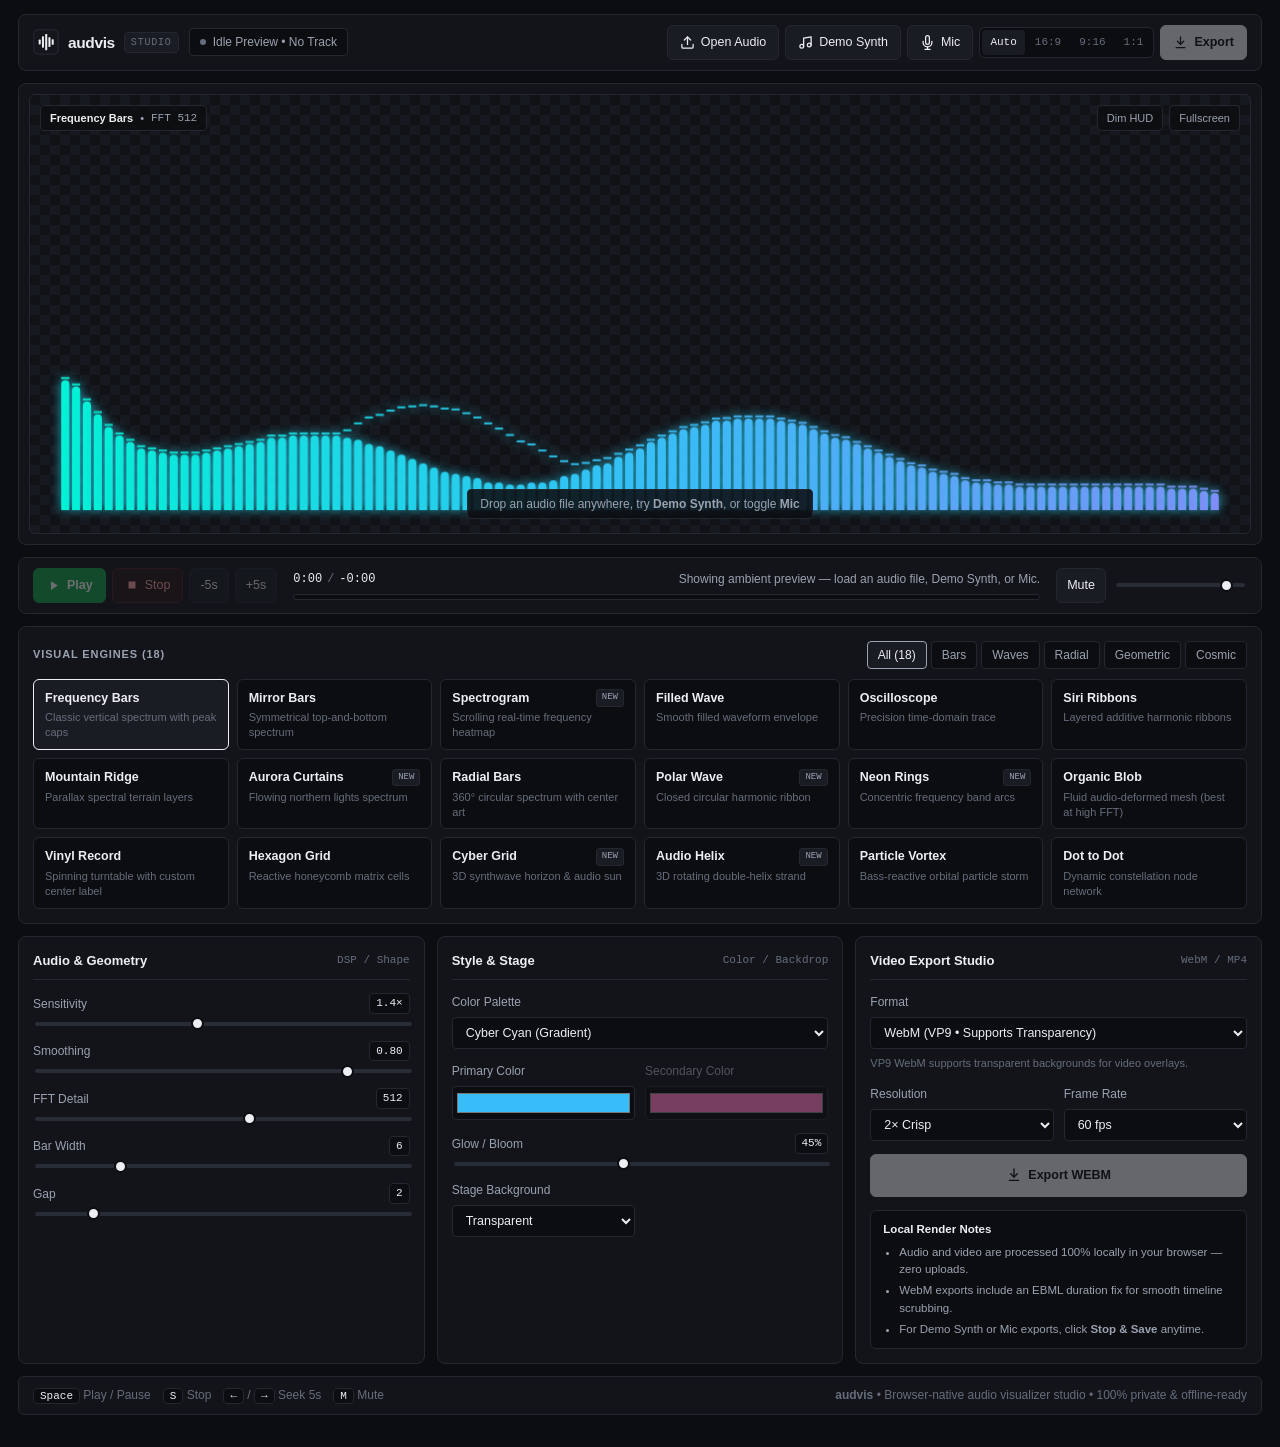
==== index.html @ fdf5f5b3 "Initial release: audvis browser audio visualizer studio" ====
<!DOCTYPE html>
<html lang="en">
<head>
  <meta charset="UTF-8" />
  <meta name="viewport" content="width=device-width, initial-scale=1.0" />
  <title>audvis — Free Online Audio Visualizer &amp; Soundwave Video Generator</title>
  <meta name="description" content="audvis is a free, local-first browser audio visualizer and soundwave generator with 18 styles, live mic and demo synth modes, and transparent WebM or MP4 video export." />
  <meta name="keywords" content="audvis, audio visualizer, soundwave generator, music visualizer online, waveform video maker, transparent webm audio visualizer, mp4 audio visualizer, web audio api" />
  <meta name="author" content="NonLaHu" />
  <meta name="robots" content="index, follow, max-image-preview:large" />
  <meta name="theme-color" content="#0c0d10" />
  <link rel="canonical" href="https://nonlahu.github.io/audvis/" />
  <link rel="manifest" href="./manifest.json" />
  <link rel="icon" type="image/svg+xml" href="./assets/audvis-icon.svg" />
  <link rel="apple-touch-icon" href="./assets/audvis-icon.svg" />

  <!-- Open Graph -->
  <meta property="og:type" content="website" />
  <meta property="og:site_name" content="audvis" />
  <meta property="og:url" content="https://nonlahu.github.io/audvis/" />
  <meta property="og:title" content="audvis — Free Online Audio Visualizer &amp; Soundwave Video Generator" />
  <meta property="og:description" content="Create audio visualizers from MP3, WAV, live microphone, or built-in synth with 18 reactive engines and export transparent WebM or MP4 videos locally in your browser." />
  <meta property="og:image" content="https://nonlahu.github.io/audvis/assets/og-image.png" />
  <meta property="og:image:width" content="1200" />
  <meta property="og:image:height" content="630" />
  <meta property="og:image:alt" content="audvis browser audio visualizer and soundwave studio" />

  <!-- Twitter Card -->
  <meta name="twitter:card" content="summary_large_image" />
  <meta name="twitter:title" content="audvis — Free Online Audio Visualizer &amp; Soundwave Video Generator" />
  <meta name="twitter:description" content="18 browser-native audio visualizers, real-time Web Audio DSP controls, and transparent WebM / MP4 video export with zero uploads." />
  <meta name="twitter:image" content="https://nonlahu.github.io/audvis/assets/og-image.png" />
  <meta name="twitter:image:alt" content="audvis browser audio visualizer and soundwave studio" />

  <!-- Structured Data -->
  <script type="application/ld+json">
    {
      "@context": "https://schema.org",
      "@graph": [
        {
          "@type": "WebApplication",
          "name": "audvis",
          "alternateName": "audvis Audio Visualizer Studio",
          "url": "https://nonlahu.github.io/audvis/",
          "applicationCategory": "MultimediaApplication",
          "operatingSystem": "Any",
          "browserRequirements": "Requires JavaScript, HTML5 Canvas, and Web Audio API",
          "isAccessibleForFree": true,
          "offers": {
            "@type": "Offer",
            "price": "0",
            "priceCurrency": "USD"
          },
          "description": "Local-first online audio visualizer and soundwave video generator with 18 reactive styles, live microphone support, and transparent WebM or MP4 video export.",
          "featureList": [
            "18 audio visualizer engines including Frequency Bars, Mirror Bars, Spectrogram, Radial Bars, Polar Wave, Neon Rings, Vinyl Record, Cyber Grid, Audio Helix, and Particle Vortex",
            "100% client-side Web Audio API analysis with no file uploads",
            "Transparent WebM (VP9) and MP4 video export up to 3x resolution at 60 fps",
            "Built-in 118 BPM Demo Synth and live microphone visualization",
            "Custom center artwork for radial and vinyl visualizers"
          ],
          "author": {
            "@type": "Person",
            "name": "NonLaHu",
            "url": "https://github.com/NonLaHu"
          }
        },
        {
          "@type": "FAQPage",
          "mainEntity": [
            {
              "@type": "Question",
              "name": "Does audvis upload my audio files to a server?",
              "acceptedAnswer": {
                "@type": "Answer",
                "text": "No. audvis runs entirely locally inside your browser using the Web Audio API and HTML5 Canvas, so your audio files and recordings never leave your device."
              }
            },
            {
              "@type": "Question",
              "name": "Can I export an audio visualizer with a transparent background?",
              "acceptedAnswer": {
                "@type": "Answer",
                "text": "Yes. Set Stage Background to Transparent and Export Format to WebM (VP9) to render a video with an alpha channel for compositing in video editors."
              }
            },
            {
              "@type": "Question",
              "name": "What audio visualizer styles does audvis include?",
              "acceptedAnswer": {
                "@type": "Answer",
                "text": "audvis includes 18 visualizers: Frequency Bars, Mirror Bars, Spectrogram, Filled Wave, Oscilloscope, Siri Ribbons, Mountain Ridge, Aurora Curtains, Radial Bars, Polar Wave, Neon Rings, Organic Blob, Vinyl Record, Hexagon Grid, Cyber Grid, Audio Helix, Particle Vortex, and Dot to Dot."
              }
            }
          ]
        }
      ]
    }
  </script>

  <link rel="stylesheet" href="./css/audvis.css" />
</head>
<body>
  <div class="audvis-shell">
    <h1 class="sr-only">audvis — Free Online Audio Visualizer &amp; Soundwave Video Generator</h1>

    <!-- 1. Studio Topbar -->
    <header class="topbar">
      <div class="brand-group">
        <a href="./index.html" class="brand-logo" aria-label="audvis home">
          <img src="./assets/audvis-icon.svg" alt="audvis emblem" />
          <span class="brand-name">audvis</span>
          <span class="brand-tag">Studio</span>
        </a>

        <div id="trackPill" class="track-pill" title="Active audio source">
          <span class="track-pill-dot" aria-hidden="true"></span>
          <span id="trackPillText" class="track-pill-text">Idle Preview • No Track</span>
        </div>
      </div>

      <div class="topbar-actions">
        <input type="file" id="audioInput" accept="audio/*" hidden />
        <button id="openAudioBtn" type="button" class="btn">
          <svg width="15" height="15" viewBox="0 0 24 24" fill="none" stroke="currentColor" stroke-width="2" stroke-linecap="round" stroke-linejoin="round" aria-hidden="true"><path d="M21 15v4a2 2 0 0 1-2 2H5a2 2 0 0 1-2-2v-4"/><polyline points="17 8 12 3 7 8"/><line x1="12" y1="3" x2="12" y2="15"/></svg>
          <span>Open Audio</span>
        </button>

        <button id="demoBtn" type="button" class="btn" title="Play built-in 118 BPM synth">
          <svg width="15" height="15" viewBox="0 0 24 24" fill="none" stroke="currentColor" stroke-width="2" stroke-linecap="round" stroke-linejoin="round" aria-hidden="true"><path d="M9 18V5l12-2v13"/><circle cx="6" cy="18" r="3"/><circle cx="18" cy="16" r="3"/></svg>
          <span>Demo Synth</span>
        </button>

        <button id="micBtn" type="button" class="btn" title="Visualize live microphone input">
          <svg width="15" height="15" viewBox="0 0 24 24" fill="none" stroke="currentColor" stroke-width="2" stroke-linecap="round" stroke-linejoin="round" aria-hidden="true"><path d="M12 1a3 3 0 0 0-3 3v8a3 3 0 0 0 6 0V4a3 3 0 0 0-3-3z"/><path d="M19 10v2a7 7 0 0 1-14 0v-2"/><line x1="12" y1="19" x2="12" y2="23"/><line x1="8" y1="23" x2="16" y2="23"/></svg>
          <span>Mic</span>
        </button>

        <div class="aspect-switcher" role="group" aria-label="Stage aspect ratio">
          <button type="button" class="aspect-btn active" data-aspect="auto">Auto</button>
          <button type="button" class="aspect-btn" data-aspect="16-9">16:9</button>
          <button type="button" class="aspect-btn" data-aspect="9-16">9:16</button>
          <button type="button" class="aspect-btn" data-aspect="1-1">1:1</button>
        </div>

        <button id="quickExportBtn" type="button" class="btn btn-primary" disabled>
          <svg width="15" height="15" viewBox="0 0 24 24" fill="none" stroke="currentColor" stroke-width="2" stroke-linecap="round" stroke-linejoin="round" aria-hidden="true"><path d="M12 3v12"/><path d="m7 10 5 5 5-5"/><path d="M5 20h14"/></svg>
          <span>Export</span>
        </button>
      </div>
    </header>

    <main class="audvis-main">
    <!-- 2. Hero Canvas Stage -->
    <section class="stage-section" aria-label="Visualizer Stage">
      <div id="stageViewport" class="stage-viewport checkerboard">
        <canvas id="visualizer"></canvas>

        <div id="stageHud" class="stage-hud">
          <div class="stage-hud-row">
            <div class="hud-pill">
              <strong id="hudModeName">Frequency Bars</strong>
              <span>•</span>
              <span id="hudFftBadge" class="hud-mono">FFT 512</span>
            </div>

            <div style="display:flex;gap:6px;">
              <button id="hudToggleBtn" type="button" class="hud-btn">Dim HUD</button>
              <button id="fullscreenBtn" type="button" class="hud-btn">Fullscreen</button>
            </div>
          </div>

          <div id="stageEmptyBanner" class="stage-empty-banner">
            Drop an audio file anywhere, try <strong>Demo Synth</strong>, or toggle <strong>Mic</strong>
          </div>
        </div>

        <div id="dropOverlay" class="drop-overlay">
          <svg width="36" height="36" viewBox="0 0 24 24" fill="none" stroke="currentColor" stroke-width="2" aria-hidden="true"><path d="M21 15v4a2 2 0 0 1-2 2H5a2 2 0 0 1-2-2v-4"/><polyline points="17 8 12 3 7 8"/><line x1="12" y1="3" x2="12" y2="15"/></svg>
          <span>Drop audio file to load into audvis</span>
        </div>

        <div id="exportOverlay" class="export-overlay hidden" role="dialog" aria-modal="true" aria-labelledby="exportTitle">
          <div class="export-modal">
            <h3 id="exportTitle">Exporting WebM…</h3>
            <div id="exportProgress" class="export-progress-text">Preparing…</div>
            <div class="export-bar-track">
              <div id="exportProgressBar" class="export-bar-fill"></div>
            </div>
            <p style="font-size:12px;color:var(--text-muted);margin:0;">
              Video renders in real time locally in your browser. Keep this tab active until download starts.
            </p>
            <div class="export-modal-actions">
              <button id="exportStopSaveBtn" type="button" class="btn btn-primary hidden">Stop &amp; Save</button>
              <button id="exportCancelBtn" type="button" class="btn btn-danger">Cancel</button>
            </div>
          </div>
        </div>
      </div>
    </section>

    <!-- 3. Transport & Interactive Scrubber Deck -->
    <section class="transport-deck" aria-label="Playback Transport">
      <div class="transport-buttons">
        <button id="playButton" type="button" class="btn btn-play" disabled>
          <svg id="playIcon" width="15" height="15" viewBox="0 0 24 24" fill="currentColor" aria-hidden="true"><path d="M8 5v14l11-7z"/></svg>
          <span id="playButtonLabel">Play</span>
        </button>

        <button id="stopButton" type="button" class="btn btn-danger" disabled>
          <svg width="14" height="14" viewBox="0 0 24 24" fill="currentColor" aria-hidden="true"><path d="M6 6h12v12H6z"/></svg>
          <span>Stop</span>
        </button>

        <button id="back5Btn" type="button" class="btn btn-icon" title="Rewind 5 seconds" disabled>-5s</button>
        <button id="fwd5Btn" type="button" class="btn btn-icon" title="Forward 5 seconds" disabled>+5s</button>
      </div>

      <div class="timeline-area">
        <div class="timeline-meta">
          <div class="time-readout">
            <span id="timeCurrent">0:00</span>
            <span class="time-sep">/</span>
            <span id="timeRemaining">-0:00</span>
          </div>
          <div id="status" class="status-line">Load an audio file, Demo Synth, or Mic to begin.</div>
        </div>
        <div id="seekTrack" class="seek-track" title="Click or drag to seek">
          <div id="progressBar" class="seek-fill"></div>
        </div>
      </div>

      <div class="volume-area">
        <button id="muteBtn" type="button" class="btn btn-icon">Mute</button>
        <input id="volumeSlider" type="range" min="0" max="1" step="0.01" value="0.9" class="volume-slider" aria-label="Volume" />
      </div>
    </section>

    <!-- 4. Visual Mode Strip (18 Visualizers) -->
    <section class="mode-strip" aria-label="Visualizer Styles">
      <div class="mode-strip-header">
        <span class="section-label">Visual Engines (18)</span>
        <div id="categoryTabs" class="category-tabs" role="tablist" aria-label="Filter visualizer categories">
          <button type="button" class="cat-tab active" data-cat="all">All (18)</button>
          <button type="button" class="cat-tab" data-cat="bars">Bars</button>
          <button type="button" class="cat-tab" data-cat="waves">Waves</button>
          <button type="button" class="cat-tab" data-cat="radial">Radial</button>
          <button type="button" class="cat-tab" data-cat="geometric">Geometric</button>
          <button type="button" class="cat-tab" data-cat="cosmic">Cosmic</button>
        </div>
      </div>

      <div id="presetGrid" class="preset-grid"></div>
    </section>

    <!-- 5. Three-Column Modular Inspector -->
    <section class="inspector-grid" aria-label="Studio Controls">

      <!-- Module 1: Audio & Geometry -->
      <div class="inspector-card">
        <div class="inspector-head">
          <h2 class="inspector-title">Audio &amp; Geometry</h2>
          <span class="inspector-sub">DSP / Shape</span>
        </div>

        <div class="control-group">
          <div class="control-row">
            <label for="sensitivity" class="control-label">Sensitivity</label>
            <span id="sensitivityVal" class="kbd-val">1.4×</span>
          </div>
          <input id="sensitivity" type="range" min="0.2" max="3" step="0.1" value="1.4" />
        </div>

        <div class="control-group">
          <div class="control-row">
            <label for="smoothing" class="control-label">Smoothing</label>
            <span id="smoothingVal" class="kbd-val">0.80</span>
          </div>
          <input id="smoothing" type="range" min="0" max="0.95" step="0.05" value="0.8" />
        </div>

        <div class="control-group">
          <div class="control-row">
            <label for="fftSize" class="control-label">FFT Detail</label>
            <span id="fftSizeVal" class="kbd-val">512</span>
          </div>
          <input id="fftSize" type="range" min="5" max="12" step="1" value="9" />
        </div>

        <div id="barWidthContainer" class="control-group">
          <div class="control-row">
            <label for="barWidth" class="control-label">Bar Width</label>
            <span id="barWidthVal" class="kbd-val">6</span>
          </div>
          <input id="barWidth" type="range" min="1" max="24" step="1" value="6" />
        </div>

        <div id="gapContainer" class="control-group">
          <div class="control-row">
            <label for="gapWidth" class="control-label">Gap</label>
            <span id="gapWidthVal" class="kbd-val">2</span>
          </div>
          <input id="gapWidth" type="range" min="0" max="14" step="1" value="2" />
        </div>

        <div id="radialLengthContainer" class="control-group hidden">
          <div class="control-row">
            <label for="radialLength" class="control-label">Radial Scale</label>
            <span id="radialLengthVal" class="kbd-val">1.0×</span>
          </div>
          <input id="radialLength" type="range" min="0.5" max="3" step="0.1" value="1.0" />
        </div>

        <div id="smartTip" class="tip-box hidden"></div>
      </div>

      <!-- Module 2: Appearance & Stage -->
      <div class="inspector-card">
        <div class="inspector-head">
          <h2 class="inspector-title">Style &amp; Stage</h2>
          <span class="inspector-sub">Color / Backdrop</span>
        </div>

        <div class="control-group">
          <label for="colorMode" class="control-label">Color Palette</label>
          <select id="colorMode" class="select-input">
            <option value="cyber">Cyber Cyan (Gradient)</option>
            <option value="sunset">Neon Sunset (Gradient)</option>
            <option value="emerald">Emerald Pulse (Gradient)</option>
            <option value="prism">Prism Rainbow</option>
            <option value="rosegold">Rose Gold</option>
            <option value="duotone">Custom Duotone (Primary + Secondary)</option>
            <option value="solid">Solid Primary Color</option>
          </select>
        </div>

        <div class="two-col">
          <div class="control-group">
            <label for="graphColor" class="control-label">Primary Color</label>
            <input type="color" id="graphColor" value="#38bdf8" class="color-input" />
          </div>
          <div id="secondaryColorWrap" class="control-group">
            <label for="secondaryColor" class="control-label">Secondary Color</label>
            <input type="color" id="secondaryColor" value="#f472b6" class="color-input" />
          </div>
        </div>

        <div class="control-group">
          <div class="control-row">
            <label for="glowSlider" class="control-label">Glow / Bloom</label>
            <span id="glowVal" class="kbd-val">45%</span>
          </div>
          <input id="glowSlider" type="range" min="0" max="100" step="5" value="45" />
        </div>

        <div class="two-col">
          <div class="control-group">
            <label for="bgMode" class="control-label">Stage Background</label>
            <select id="bgMode" class="select-input">
              <option value="transparent">Transparent</option>
              <option value="dark">Obsidian Dark</option>
              <option value="light">Studio Light</option>
              <option value="custom">Custom Color</option>
            </select>
          </div>
          <div id="bgCustomColorContainer" class="control-group hidden">
            <label for="bgCustomColor" class="control-label">Custom BG</label>
            <input type="color" id="bgCustomColor" value="#0b0d12" class="color-input" />
          </div>
        </div>

        <div id="radialImageContainer" class="control-group hidden">
          <label class="control-label">Center Artwork (Radial / Vinyl Label)</label>
          <div class="art-row">
            <div class="file-btn-wrap">
              <button type="button" class="btn" style="width:100%;">
                <span id="centerImageLabel">Upload Center Art</span>
              </button>
              <input type="file" id="radialImage" accept="image/*" />
            </div>
            <button id="clearCenterImageBtn" type="button" class="btn btn-danger hidden">Clear</button>
          </div>
        </div>
      </div>

      <!-- Module 3: Video Export Studio -->
      <div class="inspector-card">
        <div class="inspector-head">
          <h2 class="inspector-title">Video Export Studio</h2>
          <span class="inspector-sub">WebM / MP4</span>
        </div>

        <div class="control-group">
          <label for="exportFormat" class="control-label">Format</label>
          <select id="exportFormat" class="select-input">
            <option value="webm" selected>WebM (VP9 • Supports Transparency)</option>
            <option value="mp4">MP4 (Best for Video Editors)</option>
          </select>
          <span id="exportFormatHint" style="font-size:11px;color:var(--text-muted);"></span>
        </div>

        <div class="two-col">
          <div class="control-group">
            <label for="exportScale" class="control-label">Resolution</label>
            <select id="exportScale" class="select-input">
              <option value="1">1× Preview</option>
              <option value="1.5">1.5× HD</option>
              <option value="2" selected>2× Crisp</option>
              <option value="3">3× Ultra</option>
            </select>
          </div>

          <div class="control-group">
            <label for="exportFps" class="control-label">Frame Rate</label>
            <select id="exportFps" class="select-input">
              <option value="30">30 fps</option>
              <option value="60" selected>60 fps</option>
            </select>
          </div>
        </div>

        <button id="exportButton" type="button" class="btn btn-primary" style="width:100%;padding:11px 14px;" disabled>
          <svg width="16" height="16" viewBox="0 0 24 24" fill="none" stroke="currentColor" stroke-width="2" stroke-linecap="round" stroke-linejoin="round" aria-hidden="true"><path d="M12 3v12"/><path d="m7 10 5 5 5-5"/><path d="M5 20h14"/></svg>
          <span id="exportButtonLabel">Export WEBM</span>
        </button>

        <div class="notes-box">
          <strong style="color:var(--text-primary);">Local Render Notes</strong>
          <ul>
            <li>Audio and video are processed 100% locally in your browser — zero uploads.</li>
            <li>WebM exports include an EBML duration fix for smooth timeline scrubbing.</li>
            <li>For Demo Synth or Mic exports, click <strong>Stop &amp; Save</strong> anytime.</li>
          </ul>
        </div>
      </div>

    </section>
    </main>

    <!-- 6. Keyboard Shortcuts & Minimal Footer -->
    <footer class="shortcuts-bar">
      <div class="shortcuts-list">
        <span><span class="kbd">Space</span> Play / Pause</span>
        <span><span class="kbd">S</span> Stop</span>
        <span><span class="kbd">←</span> / <span class="kbd">→</span> Seek 5s</span>
        <span><span class="kbd">M</span> Mute</span>
      </div>
      <div>
        <strong>audvis</strong> • Browser-native audio visualizer studio • 100% private &amp; offline-ready
      </div>
    </footer>

  </div>

  <noscript>
    <p style="color:#eceef2;text-align:center;padding:24px;font-family:sans-serif;">
      audvis requires JavaScript to analyze audio with the Web Audio API and render canvas visualizations.
    </p>
  </noscript>

  <script defer src="./js/webm-duration.js"></script>
  <script defer src="./js/audio-engine.js"></script>
  <script defer src="./js/visualizers.js"></script>
  <script defer src="./js/exporter.js"></script>
  <script defer src="./js/app.js"></script>
</body>
</html>
---- css/audvis.css ----
:root {
  --bg-root: #0c0d10;
  --bg-surface: #121419;
  --bg-elevated: #191c23;
  --bg-card: #121419;
  --bg-hover: #1e222b;
  --border-subtle: #232730;
  --border-strong: #343a47;
  --text-primary: #eceef2;
  --text-secondary: #9aa2b1;
  --text-muted: #656d7c;
  --accent: #eceef2;
  --accent-muted: #262b36;
  --emerald: #16a34a;
  --rose: #dc2626;
  --radius-sm: 4px;
  --radius-md: 6px;
  --radius-lg: 8px;
  --font-sans: -apple-system, BlinkMacSystemFont, 'Inter', 'Segoe UI', Roboto, sans-serif;
  --font-mono: ui-monospace, SFMono-Regular, 'JetBrains Mono', Menlo, Monaco, Consolas, monospace;
}

*,
*::before,
*::after {
  box-sizing: border-box;
}

html,
body {
  margin: 0;
  padding: 0;
  background-color: var(--bg-root);
  color: var(--text-primary);
  font-family: var(--font-sans);
  font-size: 13.5px;
  line-height: 1.5;
  min-height: 100vh;
  -webkit-font-smoothing: antialiased;
}

button,
input,
select {
  font: inherit;
  color: inherit;
}

.audvis-shell {
  max-width: 1380px;
  margin: 0 auto;
  padding: 14px 18px 32px;
  display: flex;
  flex-direction: column;
  gap: 12px;
}

.audvis-main {
  display: contents;
}

.sr-only {
  position: absolute;
  width: 1px;
  height: 1px;
  padding: 0;
  margin: -1px;
  overflow: hidden;
  clip: rect(0, 0, 0, 0);
  white-space: nowrap;
  border: 0;
}

/* Header */
.topbar {
  display: flex;
  flex-wrap: wrap;
  align-items: center;
  justify-content: space-between;
  gap: 12px;
  padding: 10px 14px;
  background: var(--bg-card);
  border: 1px solid var(--border-subtle);
  border-radius: var(--radius-lg);
}

.brand-group {
  display: flex;
  align-items: center;
  gap: 10px;
  min-width: 0;
}

.brand-logo {
  display: inline-flex;
  align-items: center;
  gap: 9px;
  text-decoration: none;
  color: var(--text-primary);
}

.brand-logo img {
  width: 26px;
  height: 26px;
  display: block;
}

.brand-name {
  font-size: 1.15rem;
  font-weight: 700;
  letter-spacing: -0.025em;
  color: var(--text-primary);
}

.brand-tag {
  font-family: var(--font-mono);
  font-size: 10px;
  letter-spacing: 0.08em;
  text-transform: uppercase;
  padding: 2px 6px;
  border-radius: var(--radius-sm);
  border: 1px solid var(--border-subtle);
  background: var(--bg-elevated);
  color: var(--text-muted);
}

.track-pill {
  display: inline-flex;
  align-items: center;
  gap: 7px;
  padding: 4px 10px;
  border-radius: var(--radius-sm);
  background: var(--bg-root);
  border: 1px solid var(--border-subtle);
  color: var(--text-secondary);
  font-size: 12px;
  max-width: 280px;
}

.track-pill-dot {
  width: 6px;
  height: 6px;
  border-radius: 50%;
  background: var(--text-muted);
  flex-shrink: 0;
}

.track-pill.is-live .track-pill-dot {
  background: var(--emerald);
}

.track-pill-text {
  overflow: hidden;
  text-overflow: ellipsis;
  white-space: nowrap;
}

.topbar-actions {
  display: flex;
  flex-wrap: wrap;
  align-items: center;
  gap: 6px;
}

.btn {
  display: inline-flex;
  align-items: center;
  justify-content: center;
  gap: 6px;
  padding: 7px 12px;
  border-radius: var(--radius-md);
  border: 1px solid var(--border-subtle);
  background: var(--bg-elevated);
  color: var(--text-primary);
  font-weight: 500;
  font-size: 12.5px;
  cursor: pointer;
  transition: background 0.12s ease, border-color 0.12s ease, opacity 0.12s ease;
  white-space: nowrap;
}

.btn:hover:not(:disabled) {
  background: var(--bg-hover);
  border-color: var(--border-strong);
}

.btn:active:not(:disabled) {
  background: #232833;
}

.btn:disabled {
  opacity: 0.38;
  cursor: not-allowed;
}

.btn-primary {
  background: var(--text-primary);
  border-color: var(--text-primary);
  color: #0c0d10;
  font-weight: 600;
}

.btn-primary:hover:not(:disabled) {
  background: #d5d9e2;
  border-color: #d5d9e2;
}

.btn-play {
  background: var(--emerald);
  border-color: var(--emerald);
  color: #ffffff;
  font-weight: 600;
}

.btn-play:hover:not(:disabled) {
  background: #15803d;
  border-color: #15803d;
}

.btn-danger {
  background: #241518;
  border-color: #492329;
  color: #fca5a5;
}

.btn-danger:hover:not(:disabled) {
  background: #331b20;
  border-color: #6b2c36;
}

.btn-active {
  background: var(--accent-muted);
  border-color: var(--text-secondary);
  color: var(--text-primary);
}

.btn-icon {
  padding: 7px 10px;
}

.aspect-switcher {
  display: inline-flex;
  background: var(--bg-root);
  border: 1px solid var(--border-subtle);
  border-radius: var(--radius-md);
  padding: 2px;
  gap: 2px;
}

.aspect-btn {
  border: none;
  background: transparent;
  color: var(--text-muted);
  font-family: var(--font-mono);
  font-size: 11px;
  padding: 4px 8px;
  border-radius: var(--radius-sm);
  cursor: pointer;
  transition: color 0.12s ease, background 0.12s ease;
}

.aspect-btn:hover {
  color: var(--text-primary);
}

.aspect-btn.active {
  background: var(--bg-elevated);
  color: var(--text-primary);
}

/* Hero Stage */
.stage-section {
  position: relative;
  display: flex;
  flex-direction: column;
  align-items: center;
  justify-content: center;
  background: var(--bg-surface);
  border: 1px solid var(--border-subtle);
  border-radius: var(--radius-lg);
  padding: 10px;
}

.stage-viewport {
  position: relative;
  width: 100%;
  height: 440px;
  max-height: 62vh;
  border-radius: var(--radius-md);
  overflow: hidden;
  border: 1px solid var(--border-subtle);
  display: flex;
  align-items: center;
  justify-content: center;
  transition: width 0.18s ease, height 0.18s ease;
}

.stage-viewport.aspect-16-9 {
  width: min(100%, calc(460px * 16 / 9));
  aspect-ratio: 16 / 9;
  height: auto;
}

.stage-viewport.aspect-9-16 {
  width: min(100%, 300px);
  aspect-ratio: 9 / 16;
  height: 500px;
  max-height: 65vh;
}

.stage-viewport.aspect-1-1 {
  width: min(100%, 440px);
  aspect-ratio: 1 / 1;
  height: 440px;
}

.stage-viewport.checkerboard {
  background-color: #101216;
  background-image:
    linear-gradient(45deg, #16191f 25%, transparent 25%),
    linear-gradient(-45deg, #16191f 25%, transparent 25%),
    linear-gradient(45deg, transparent 75%, #16191f 75%),
    linear-gradient(-45deg, transparent 75%, #16191f 75%);
  background-size: 20px 20px;
  background-position: 0 0, 0 10px, 10px -10px, -10px 0;
}

#visualizer {
  width: 100%;
  height: 100%;
  display: block;
}

.stage-hud {
  position: absolute;
  inset: 10px;
  pointer-events: none;
  display: flex;
  flex-direction: column;
  justify-content: space-between;
}

.stage-hud-row {
  display: flex;
  justify-content: space-between;
  align-items: flex-start;
  gap: 8px;
}

.hud-pill {
  pointer-events: auto;
  display: inline-flex;
  align-items: center;
  gap: 7px;
  padding: 4px 9px;
  border-radius: var(--radius-sm);
  background: rgba(12, 13, 16, 0.85);
  border: 1px solid var(--border-subtle);
  font-size: 11px;
  color: var(--text-secondary);
}

.hud-pill strong {
  color: var(--text-primary);
  font-weight: 600;
}

.hud-mono {
  font-family: var(--font-mono);
  color: var(--text-secondary);
}

.hud-btn {
  pointer-events: auto;
  border: 1px solid var(--border-subtle);
  background: rgba(12, 13, 16, 0.85);
  color: var(--text-secondary);
  border-radius: var(--radius-sm);
  padding: 4px 9px;
  font-size: 11px;
  cursor: pointer;
  display: inline-flex;
  align-items: center;
  gap: 5px;
}

.hud-btn:hover {
  color: var(--text-primary);
  border-color: var(--border-strong);
}

.stage-empty-banner {
  pointer-events: auto;
  align-self: center;
  margin-bottom: 4px;
  padding: 5px 12px;
  border-radius: var(--radius-sm);
  background: rgba(12, 13, 16, 0.88);
  border: 1px solid var(--border-subtle);
  color: var(--text-secondary);
  font-size: 12px;
}

.stage-empty-banner.hidden {
  display: none;
}

.drop-overlay {
  position: absolute;
  inset: 0;
  background: rgba(12, 13, 16, 0.92);
  border: 2px dashed var(--border-strong);
  border-radius: var(--radius-md);
  display: none;
  flex-direction: column;
  align-items: center;
  justify-content: center;
  gap: 8px;
  z-index: 20;
  color: var(--text-primary);
  font-weight: 600;
}

.drop-overlay.active {
  display: flex;
}

.export-overlay {
  position: absolute;
  inset: 0;
  background: rgba(12, 13, 16, 0.9);
  display: flex;
  align-items: center;
  justify-content: center;
  z-index: 30;
  padding: 20px;
}

.export-overlay.hidden {
  display: none;
}

.export-modal {
  width: 100%;
  max-width: 380px;
  background: var(--bg-elevated);
  border: 1px solid var(--border-strong);
  border-radius: var(--radius-lg);
  padding: 20px;
  text-align: center;
}

.export-modal h3 {
  margin: 0 0 6px;
  font-size: 1rem;
  font-weight: 600;
}

.export-progress-text {
  font-family: var(--font-mono);
  font-size: 12px;
  color: var(--text-secondary);
  margin-bottom: 12px;
}

.export-bar-track {
  width: 100%;
  height: 6px;
  background: var(--bg-root);
  border: 1px solid var(--border-subtle);
  border-radius: var(--radius-sm);
  overflow: hidden;
  margin-bottom: 12px;
}

.export-bar-fill {
  height: 100%;
  width: 0%;
  background: var(--text-primary);
  transition: width 0.12s linear;
}

.export-modal-actions {
  display: flex;
  justify-content: center;
  gap: 8px;
  margin-top: 12px;
}

/* Transport Deck */
.transport-deck {
  display: grid;
  grid-template-columns: auto 1fr auto;
  align-items: center;
  gap: 16px;
  padding: 10px 14px;
  background: var(--bg-card);
  border: 1px solid var(--border-subtle);
  border-radius: var(--radius-lg);
}

.transport-buttons {
  display: flex;
  align-items: center;
  gap: 6px;
}

.timeline-area {
  display: flex;
  flex-direction: column;
  gap: 6px;
  min-width: 0;
}

.timeline-meta {
  display: flex;
  align-items: center;
  justify-content: space-between;
  gap: 12px;
  font-size: 12px;
}

.time-readout {
  font-family: var(--font-mono);
  color: var(--text-primary);
  display: flex;
  align-items: center;
  gap: 5px;
}

.time-sep {
  color: var(--text-muted);
}

.status-line {
  color: var(--text-secondary);
  font-size: 12px;
  overflow: hidden;
  text-overflow: ellipsis;
  white-space: nowrap;
}

.seek-track {
  position: relative;
  height: 6px;
  background: var(--bg-root);
  border: 1px solid var(--border-subtle);
  border-radius: var(--radius-sm);
  cursor: pointer;
  overflow: hidden;
}

.seek-fill {
  height: 100%;
  width: 0%;
  background: var(--text-primary);
  pointer-events: none;
}

.volume-area {
  display: flex;
  align-items: center;
  gap: 8px;
}

.volume-slider {
  width: 84px;
}

/* Mode Strip */
.mode-strip {
  display: flex;
  flex-direction: column;
  gap: 10px;
  padding: 14px;
  background: var(--bg-card);
  border: 1px solid var(--border-subtle);
  border-radius: var(--radius-lg);
}

.mode-strip-header {
  display: flex;
  flex-wrap: wrap;
  align-items: center;
  justify-content: space-between;
  gap: 10px;
}

.section-label {
  font-size: 11px;
  font-weight: 600;
  text-transform: uppercase;
  letter-spacing: 0.08em;
  color: var(--text-secondary);
}

.category-tabs {
  display: flex;
  flex-wrap: wrap;
  gap: 4px;
}

.cat-tab {
  border: 1px solid var(--border-subtle);
  background: var(--bg-root);
  color: var(--text-secondary);
  padding: 4px 10px;
  border-radius: var(--radius-sm);
  font-size: 12px;
  font-weight: 500;
  cursor: pointer;
  transition: color 0.12s ease, background 0.12s ease, border-color 0.12s ease;
}

.cat-tab:hover {
  color: var(--text-primary);
  border-color: var(--border-strong);
}

.cat-tab.active {
  background: var(--bg-elevated);
  border-color: var(--text-secondary);
  color: var(--text-primary);
}

.preset-grid {
  display: grid;
  grid-template-columns: repeat(6, minmax(0, 1fr));
  gap: 8px;
}

@media (max-width: 1120px) {
  .preset-grid {
    grid-template-columns: repeat(3, minmax(0, 1fr));
  }
}

@media (max-width: 640px) {
  .preset-grid {
    grid-template-columns: repeat(2, minmax(0, 1fr));
  }
}

.preset-card {
  position: relative;
  display: flex;
  flex-direction: column;
  align-items: flex-start;
  gap: 3px;
  padding: 9px 11px;
  border-radius: var(--radius-md);
  background: var(--bg-root);
  border: 1px solid var(--border-subtle);
  text-align: left;
  cursor: pointer;
  transition: background 0.12s ease, border-color 0.12s ease;
}

.preset-card:hover {
  background: var(--bg-elevated);
  border-color: var(--border-strong);
}

.preset-card.active {
  background: var(--bg-elevated);
  border-color: var(--text-primary);
}

.preset-card.hidden {
  display: none;
}

.preset-top {
  display: flex;
  align-items: center;
  justify-content: space-between;
  width: 100%;
  gap: 6px;
}

.preset-name {
  font-weight: 600;
  font-size: 12.5px;
  color: var(--text-primary);
}

.preset-badge {
  font-family: var(--font-mono);
  font-size: 9px;
  text-transform: uppercase;
  padding: 1px 5px;
  border-radius: 3px;
  background: var(--bg-elevated);
  color: var(--text-secondary);
  border: 1px solid var(--border-subtle);
}

.preset-desc {
  font-size: 11px;
  color: var(--text-muted);
  line-height: 1.35;
}

/* 3-Column Modular Inspector */
.inspector-grid {
  display: grid;
  grid-template-columns: repeat(3, minmax(0, 1fr));
  gap: 12px;
}

.inspector-card {
  background: var(--bg-card);
  border: 1px solid var(--border-subtle);
  border-radius: var(--radius-lg);
  padding: 14px;
  display: flex;
  flex-direction: column;
  gap: 13px;
}

.inspector-head {
  display: flex;
  align-items: center;
  justify-content: space-between;
  border-bottom: 1px solid var(--border-subtle);
  padding-bottom: 9px;
}

.inspector-title {
  margin: 0;
  font-size: 13px;
  font-weight: 600;
  color: var(--text-primary);
}

.inspector-sub {
  font-family: var(--font-mono);
  font-size: 11px;
  color: var(--text-muted);
}

.control-group {
  display: flex;
  flex-direction: column;
  gap: 6px;
}

.control-group.hidden {
  display: none;
}

.control-row {
  display: flex;
  align-items: center;
  justify-content: space-between;
  gap: 8px;
}

.control-label {
  font-size: 12px;
  font-weight: 500;
  color: var(--text-secondary);
}

.kbd-val {
  font-family: var(--font-mono);
  font-size: 11px;
  padding: 1px 6px;
  border-radius: var(--radius-sm);
  background: var(--bg-root);
  border: 1px solid var(--border-subtle);
  color: var(--text-primary);
}

.two-col {
  display: grid;
  grid-template-columns: 1fr 1fr;
  gap: 10px;
}

.select-input {
  width: 100%;
  padding: 7px 9px;
  border-radius: var(--radius-sm);
  border: 1px solid var(--border-subtle);
  background: var(--bg-root);
  color: var(--text-primary);
  font-size: 12.5px;
  outline: none;
}

.select-input:focus {
  border-color: var(--border-strong);
}

.color-input {
  width: 100%;
  height: 34px;
  padding: 2px;
  border-radius: var(--radius-sm);
  border: 1px solid var(--border-subtle);
  background: var(--bg-root);
  cursor: pointer;
}

input[type='range'] {
  -webkit-appearance: none;
  appearance: none;
  width: 100%;
  height: 4px;
  background: #282c37;
  border-radius: 2px;
  outline: none;
}

input[type='range']::-webkit-slider-thumb {
  -webkit-appearance: none;
  appearance: none;
  width: 13px;
  height: 13px;
  border-radius: 50%;
  background: var(--text-primary);
  border: 2px solid var(--bg-root);
  cursor: pointer;
}

input[type='range']::-moz-range-thumb {
  width: 13px;
  height: 13px;
  border-radius: 50%;
  background: var(--text-primary);
  border: 2px solid var(--bg-root);
  cursor: pointer;
}

.tip-box {
  padding: 9px 11px;
  border-radius: var(--radius-md);
  background: var(--bg-root);
  border: 1px solid var(--border-subtle);
  color: var(--text-secondary);
  font-size: 12px;
}

.tip-box.hidden {
  display: none;
}

.notes-box {
  padding: 10px 12px;
  border-radius: var(--radius-md);
  background: var(--bg-root);
  border: 1px solid var(--border-subtle);
  color: var(--text-secondary);
  font-size: 11.5px;
}

.notes-box ul {
  margin: 6px 0 0;
  padding-left: 16px;
  display: flex;
  flex-direction: column;
  gap: 4px;
}

.art-row {
  display: flex;
  align-items: center;
  gap: 8px;
}

.file-btn-wrap {
  position: relative;
  overflow: hidden;
  flex: 1;
}

.file-btn-wrap input[type='file'] {
  position: absolute;
  inset: 0;
  opacity: 0;
  cursor: pointer;
}

.shortcuts-bar {
  display: flex;
  flex-wrap: wrap;
  align-items: center;
  justify-content: space-between;
  gap: 12px;
  padding: 9px 14px;
  border-radius: var(--radius-md);
  background: var(--bg-surface);
  border: 1px solid var(--border-subtle);
  color: var(--text-muted);
  font-size: 12px;
}

.shortcuts-list {
  display: flex;
  flex-wrap: wrap;
  align-items: center;
  gap: 12px;
}

.kbd {
  font-family: var(--font-mono);
  font-size: 11px;
  padding: 1px 6px;
  border-radius: 4px;
  background: var(--bg-root);
  border: 1px solid var(--border-subtle);
  color: var(--text-primary);
}

@media (max-width: 1024px) {
  .inspector-grid {
    grid-template-columns: 1fr 1fr;
  }
}

@media (max-width: 780px) {
  .transport-deck {
    grid-template-columns: 1fr;
  }
  .inspector-grid {
    grid-template-columns: 1fr;
  }
  .stage-viewport {
    height: 300px;
  }
}
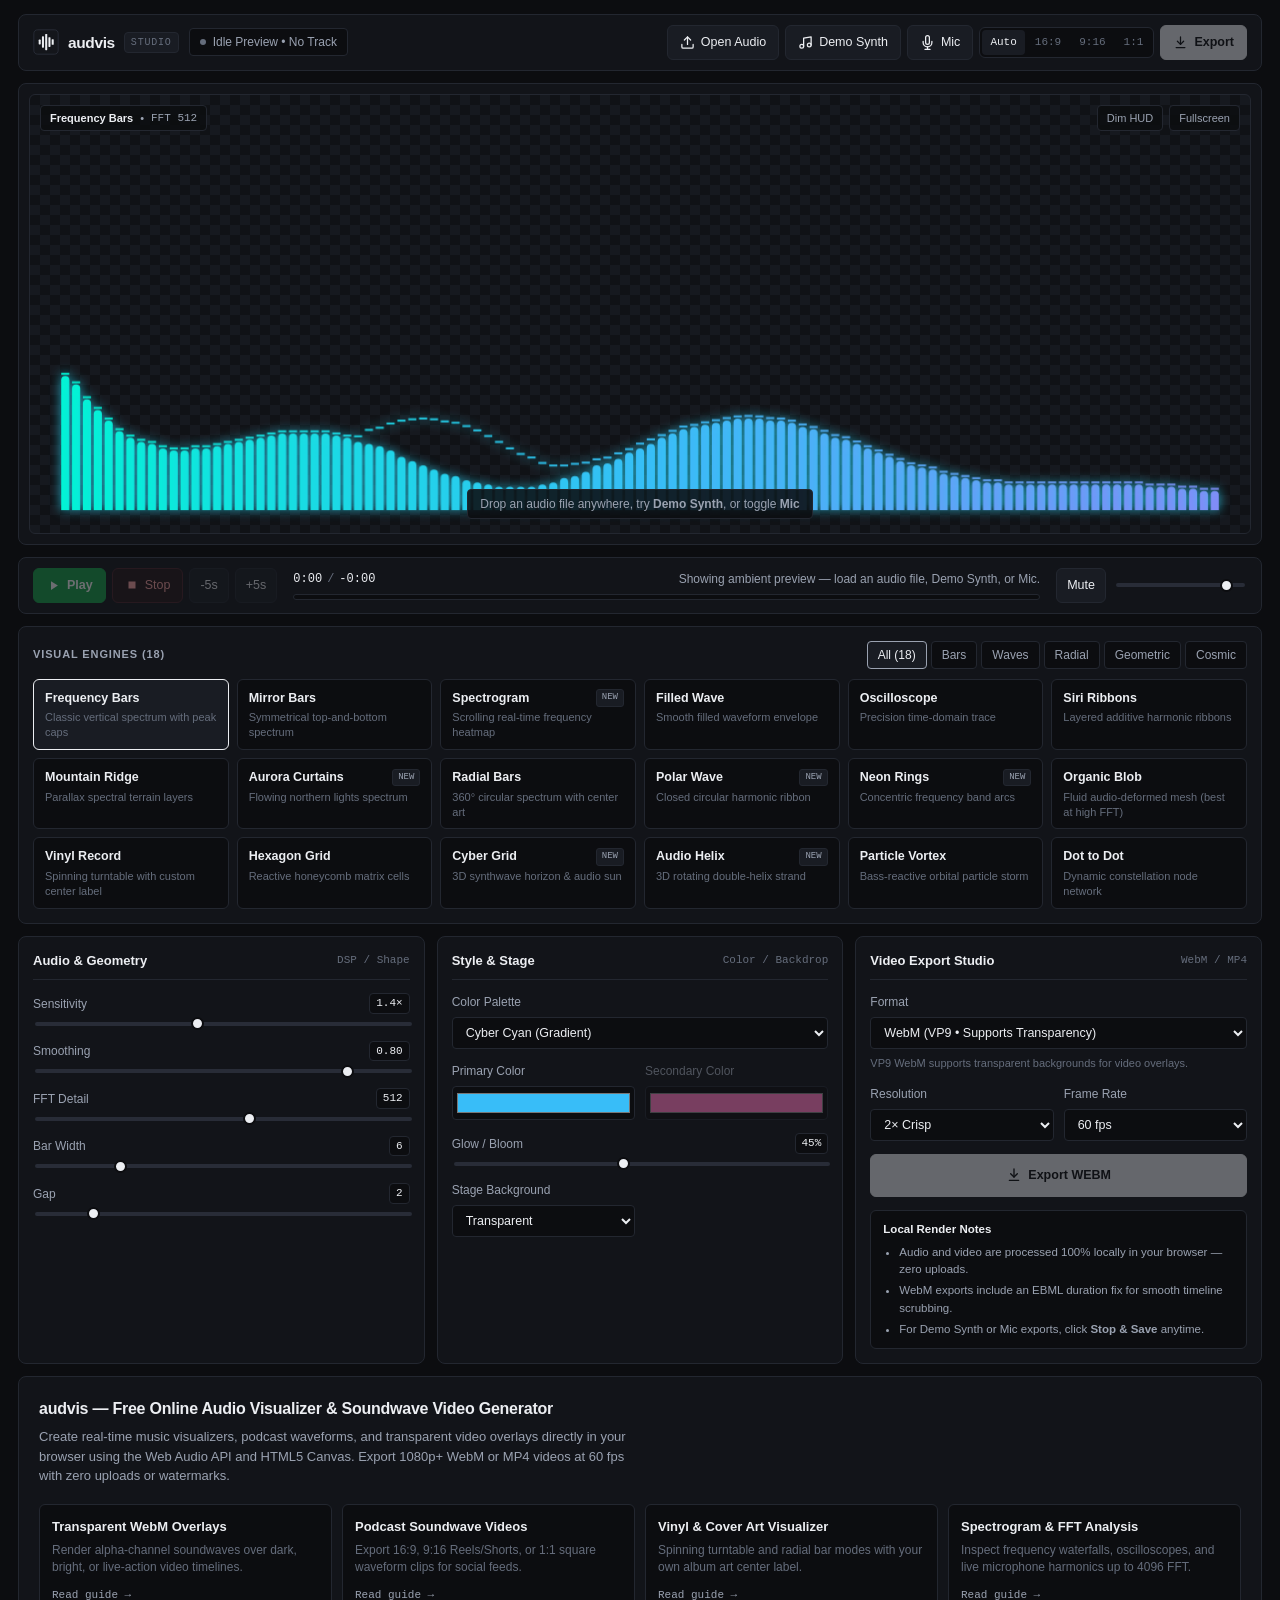
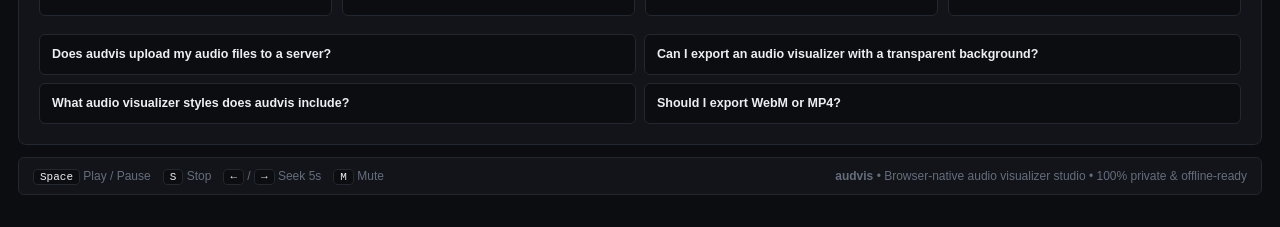
==== commit 27ec7948: "Optimize full SEO: deep-linking, visible overview, FAQ, and 4 guide pages" ====
--- a/index.html
+++ b/index.html
@@ -16,6 +16,7 @@
 
   <!-- Open Graph -->
   <meta property="og:type" content="website" />
+  <meta property="og:locale" content="en_US" />
   <meta property="og:site_name" content="audvis" />
   <meta property="og:url" content="https://nonlahu.github.io/audvis/" />
   <meta property="og:title" content="audvis — Free Online Audio Visualizer &amp; Soundwave Video Generator" />
@@ -73,7 +74,7 @@
               "name": "Does audvis upload my audio files to a server?",
               "acceptedAnswer": {
                 "@type": "Answer",
-                "text": "No. audvis runs entirely locally inside your browser using the Web Audio API and HTML5 Canvas, so your audio files and recordings never leave your device."
+                "text": "No. audvis runs entirely locally inside your browser using the Web Audio API and HTML5 Canvas, so your audio files and microphone recordings never leave your device."
               }
             },
             {
@@ -81,7 +82,7 @@
               "name": "Can I export an audio visualizer with a transparent background?",
               "acceptedAnswer": {
                 "@type": "Answer",
-                "text": "Yes. Set Stage Background to Transparent and Export Format to WebM (VP9) to render a video with an alpha channel for compositing in video editors."
+                "text": "Yes. Set Stage Background to Transparent and Export Format to WebM (VP9) to render a video with an alpha channel for video editor overlays."
               }
             },
             {
@@ -91,6 +92,14 @@
                 "@type": "Answer",
                 "text": "audvis includes 18 visualizers: Frequency Bars, Mirror Bars, Spectrogram, Filled Wave, Oscilloscope, Siri Ribbons, Mountain Ridge, Aurora Curtains, Radial Bars, Polar Wave, Neon Rings, Organic Blob, Vinyl Record, Hexagon Grid, Cyber Grid, Audio Helix, Particle Vortex, and Dot to Dot."
               }
+            },
+            {
+              "@type": "Question",
+              "name": "Should I export WebM or MP4?",
+              "acceptedAnswer": {
+                "@type": "Answer",
+                "text": "Choose WebM (VP9) when you need transparent backgrounds and smaller overlay files. Choose MP4 when importing directly into Premiere Pro, Final Cut Pro, or Safari (MP4 uses an opaque backdrop)."
+              }
             }
           ]
         }
@@ -102,13 +111,12 @@
 </head>
 <body>
   <div class="audvis-shell">
-    <h1 class="sr-only">audvis — Free Online Audio Visualizer &amp; Soundwave Video Generator</h1>
 
     <!-- 1. Studio Topbar -->
     <header class="topbar">
       <div class="brand-group">
         <a href="./index.html" class="brand-logo" aria-label="audvis home">
-          <img src="./assets/audvis-icon.svg" alt="audvis emblem" />
+          <img src="./assets/audvis-icon.svg" alt="audvis emblem" width="26" height="26" />
           <span class="brand-name">audvis</span>
           <span class="brand-tag">Studio</span>
         </a>
@@ -435,6 +443,58 @@
       </div>
 
     </section>
+
+    <!-- Below-the-fold Overview, Use-Case Guides & FAQ -->
+    <section class="seo-section" aria-label="About audvis and workflow guides">
+      <div class="seo-header">
+        <h1>audvis — Free Online Audio Visualizer &amp; Soundwave Video Generator</h1>
+        <p>
+          Create real-time music visualizers, podcast waveforms, and transparent video overlays directly in your browser using the Web Audio API and HTML5 Canvas. Export 1080p+ WebM or MP4 videos at 60 fps with zero uploads or watermarks.
+        </p>
+      </div>
+
+      <div class="seo-grid">
+        <a class="seo-card" href="./transparent-webm-visualizer.html">
+          <h3>Transparent WebM Overlays</h3>
+          <p>Render alpha-channel soundwaves over dark, bright, or live-action video timelines.</p>
+          <span class="seo-card-link">Read guide →</span>
+        </a>
+        <a class="seo-card" href="./podcast-soundwave-generator.html">
+          <h3>Podcast Soundwave Videos</h3>
+          <p>Export 16:9, 9:16 Reels/Shorts, or 1:1 square waveform clips for social feeds.</p>
+          <span class="seo-card-link">Read guide →</span>
+        </a>
+        <a class="seo-card" href="./vinyl-music-visualizer.html">
+          <h3>Vinyl &amp; Cover Art Visualizer</h3>
+          <p>Spinning turntable and radial bar modes with your own album art center label.</p>
+          <span class="seo-card-link">Read guide →</span>
+        </a>
+        <a class="seo-card" href="./spectrogram-audio-visualizer.html">
+          <h3>Spectrogram &amp; FFT Analysis</h3>
+          <p>Inspect frequency waterfalls, oscilloscopes, and live microphone harmonics up to 4096 FFT.</p>
+          <span class="seo-card-link">Read guide →</span>
+        </a>
+      </div>
+
+      <div class="faq-list">
+        <details class="faq-item">
+          <summary>Does audvis upload my audio files to a server?</summary>
+          <p>No. audvis runs entirely locally inside your browser using the Web Audio API and HTML5 Canvas, so your audio files and microphone recordings never leave your device.</p>
+        </details>
+        <details class="faq-item">
+          <summary>Can I export an audio visualizer with a transparent background?</summary>
+          <p>Yes. Set Stage Background to Transparent and Export Format to WebM (VP9) to render a video with an alpha channel for video editor overlays.</p>
+        </details>
+        <details class="faq-item">
+          <summary>What audio visualizer styles does audvis include?</summary>
+          <p>audvis includes 18 visualizers: Frequency Bars, Mirror Bars, Spectrogram, Filled Wave, Oscilloscope, Siri Ribbons, Mountain Ridge, Aurora Curtains, Radial Bars, Polar Wave, Neon Rings, Organic Blob, Vinyl Record, Hexagon Grid, Cyber Grid, Audio Helix, Particle Vortex, and Dot to Dot.</p>
+        </details>
+        <details class="faq-item">
+          <summary>Should I export WebM or MP4?</summary>
+          <p>Choose WebM (VP9) when you need transparent backgrounds and smaller overlay files. Choose MP4 when importing directly into Premiere Pro, Final Cut Pro, or Safari (MP4 uses an opaque backdrop).</p>
+        </details>
+      </div>
+    </section>
     </main>
 
     <!-- 6. Keyboard Shortcuts & Minimal Footer -->
--- a/css/audvis.css
+++ b/css/audvis.css
@@ -71,6 +71,10 @@
   border: 0;
 }
 
+.hidden {
+  display: none !important;
+}
+
 /* Header */
 .topbar {
   display: flex;
@@ -913,9 +917,164 @@
   color: var(--text-primary);
 }
 
+/* Below-the-fold Documentation & SEO Pages */
+.seo-section {
+  background: var(--bg-card);
+  border: 1px solid var(--border-subtle);
+  border-radius: var(--radius-lg);
+  padding: 20px;
+  display: flex;
+  flex-direction: column;
+  gap: 18px;
+}
+
+.seo-header h1,
+.seo-header h2 {
+  margin: 0 0 6px;
+  font-size: 16px;
+  font-weight: 600;
+  color: var(--text-primary);
+  letter-spacing: -0.015em;
+}
+
+.seo-header p {
+  margin: 0;
+  color: var(--text-secondary);
+  font-size: 13px;
+  max-width: 82ch;
+}
+
+.seo-grid {
+  display: grid;
+  grid-template-columns: repeat(4, minmax(0, 1fr));
+  gap: 10px;
+}
+
+.seo-card {
+  display: flex;
+  flex-direction: column;
+  gap: 6px;
+  padding: 12px;
+  background: var(--bg-root);
+  border: 1px solid var(--border-subtle);
+  border-radius: var(--radius-md);
+  text-decoration: none;
+  color: inherit;
+  transition: border-color 0.12s ease, background 0.12s ease;
+}
+
+.seo-card:hover {
+  background: var(--bg-elevated);
+  border-color: var(--border-strong);
+}
+
+.seo-card h3 {
+  margin: 0;
+  font-size: 13px;
+  font-weight: 600;
+  color: var(--text-primary);
+}
+
+.seo-card p {
+  margin: 0;
+  font-size: 12px;
+  color: var(--text-muted);
+  line-height: 1.45;
+}
+
+.seo-card-link {
+  margin-top: auto;
+  padding-top: 4px;
+  font-family: var(--font-mono);
+  font-size: 11px;
+  color: var(--text-secondary);
+}
+
+.faq-list {
+  display: grid;
+  grid-template-columns: repeat(2, minmax(0, 1fr));
+  gap: 8px;
+}
+
+.faq-item {
+  background: var(--bg-root);
+  border: 1px solid var(--border-subtle);
+  border-radius: var(--radius-md);
+  padding: 10px 12px;
+}
+
+.faq-item summary {
+  cursor: pointer;
+  font-size: 12.5px;
+  font-weight: 600;
+  color: var(--text-primary);
+  list-style: none;
+}
+
+.faq-item summary::-webkit-details-marker {
+  display: none;
+}
+
+.faq-item p {
+  margin: 8px 0 0;
+  font-size: 12px;
+  color: var(--text-secondary);
+  line-height: 1.5;
+}
+
+.guide-article {
+  background: var(--bg-card);
+  border: 1px solid var(--border-subtle);
+  border-radius: var(--radius-lg);
+  padding: 24px;
+  display: flex;
+  flex-direction: column;
+  gap: 16px;
+}
+
+.guide-article h1 {
+  margin: 0;
+  font-size: 22px;
+  font-weight: 700;
+  letter-spacing: -0.02em;
+}
+
+.guide-article h2 {
+  margin: 8px 0 0;
+  font-size: 15px;
+  font-weight: 600;
+}
+
+.guide-article p,
+.guide-article li {
+  color: var(--text-secondary);
+  font-size: 13.5px;
+  line-height: 1.6;
+  max-width: 78ch;
+}
+
+.guide-article ul,
+.guide-article ol {
+  margin: 0;
+  padding-left: 20px;
+  display: flex;
+  flex-direction: column;
+  gap: 6px;
+}
+
+.guide-cta-row {
+  display: flex;
+  flex-wrap: wrap;
+  gap: 10px;
+  padding-top: 6px;
+}
+
 @media (max-width: 1024px) {
   .inspector-grid {
     grid-template-columns: 1fr 1fr;
+  }
+  .seo-grid {
+    grid-template-columns: repeat(2, minmax(0, 1fr));
   }
 }
 
@@ -926,6 +1085,10 @@
   .inspector-grid {
     grid-template-columns: 1fr;
   }
+  .seo-grid,
+  .faq-list {
+    grid-template-columns: 1fr;
+  }
   .stage-viewport {
     height: 300px;
   }
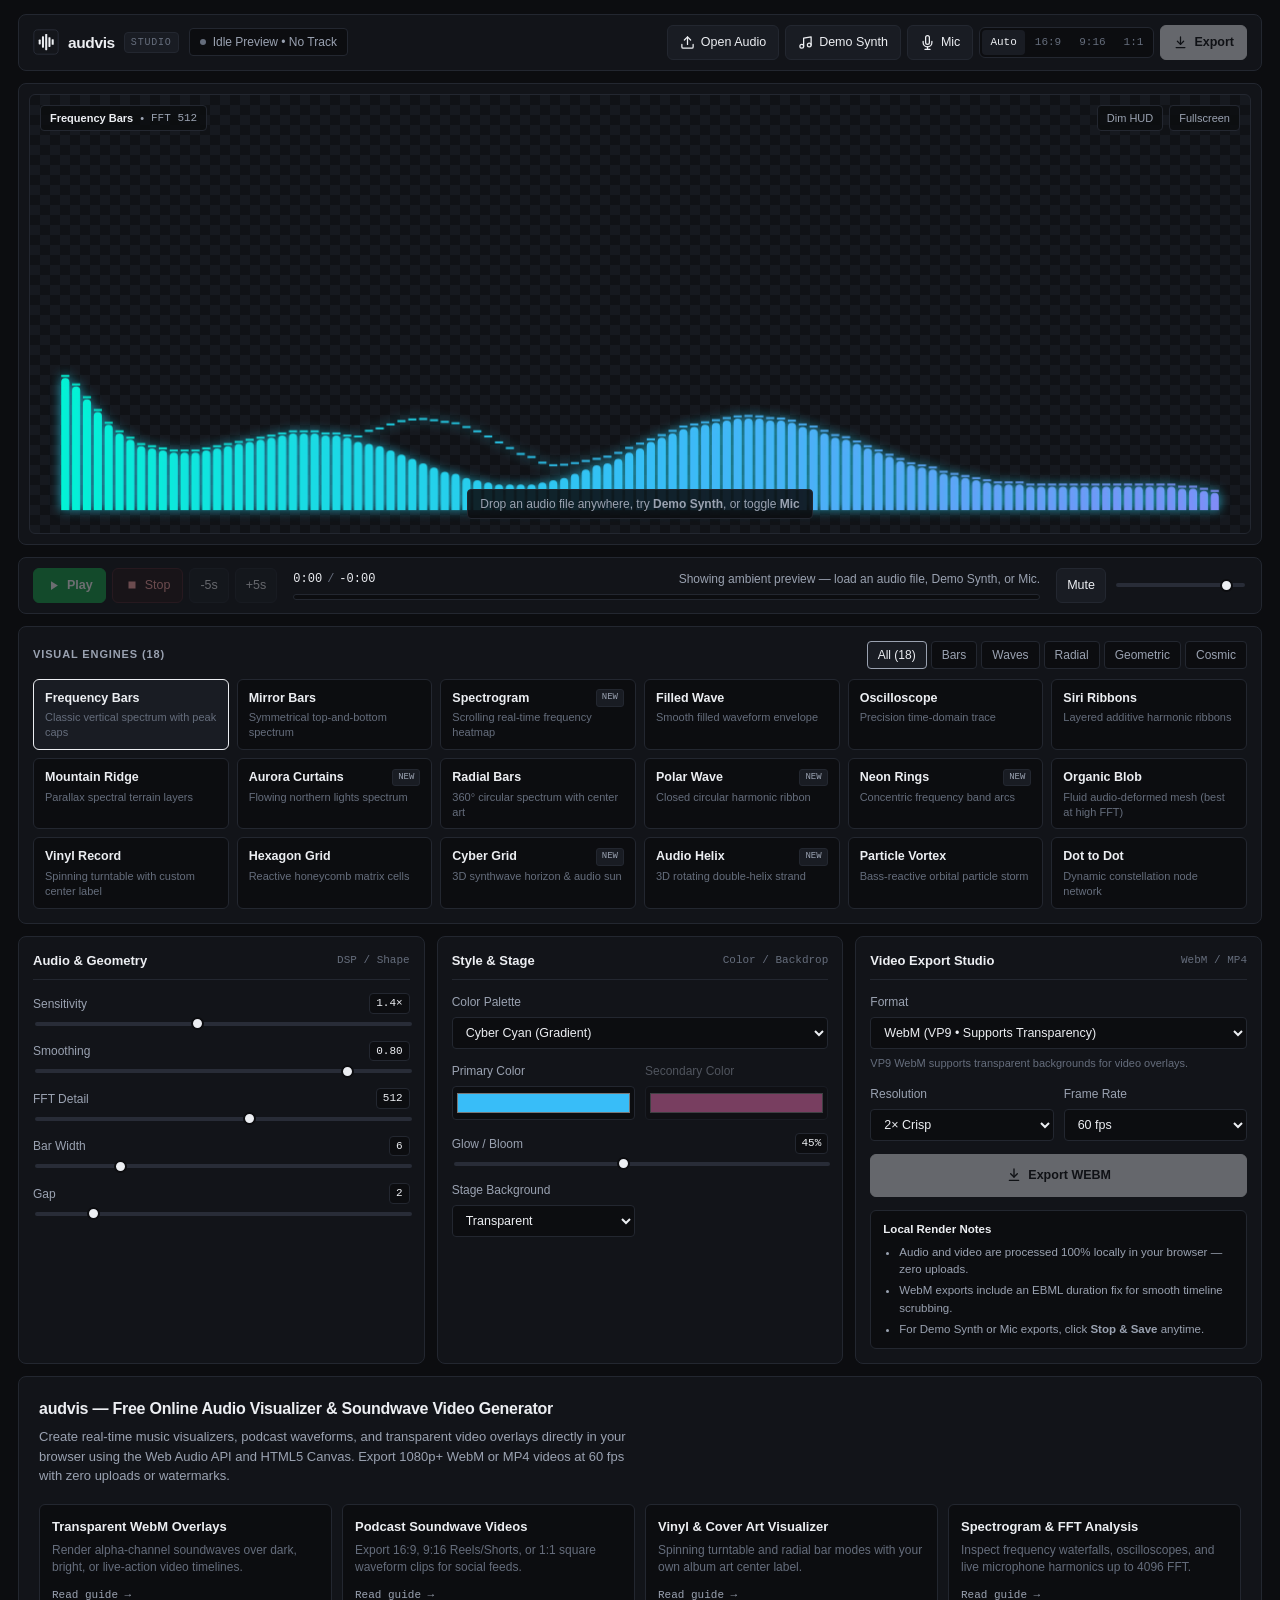
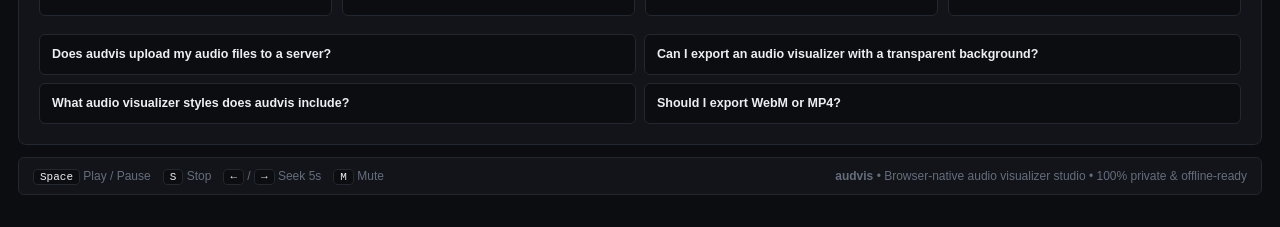
==== commit a2a87e63: "Point canonical SEO URLs and sitemap to Vercel production URL" ====
--- a/index.html
+++ b/index.html
@@ -9,7 +9,7 @@
   <meta name="author" content="NonLaHu" />
   <meta name="robots" content="index, follow, max-image-preview:large" />
   <meta name="theme-color" content="#0c0d10" />
-  <link rel="canonical" href="https://nonlahu.github.io/audvis/" />
+  <link rel="canonical" href="https://audvis-ivory.vercel.app/" />
   <link rel="manifest" href="./manifest.json" />
   <link rel="icon" type="image/svg+xml" href="./assets/audvis-icon.svg" />
   <link rel="apple-touch-icon" href="./assets/audvis-icon.svg" />
@@ -18,10 +18,10 @@
   <meta property="og:type" content="website" />
   <meta property="og:locale" content="en_US" />
   <meta property="og:site_name" content="audvis" />
-  <meta property="og:url" content="https://nonlahu.github.io/audvis/" />
+  <meta property="og:url" content="https://audvis-ivory.vercel.app/" />
   <meta property="og:title" content="audvis — Free Online Audio Visualizer &amp; Soundwave Video Generator" />
   <meta property="og:description" content="Create audio visualizers from MP3, WAV, live microphone, or built-in synth with 18 reactive engines and export transparent WebM or MP4 videos locally in your browser." />
-  <meta property="og:image" content="https://nonlahu.github.io/audvis/assets/og-image.png" />
+  <meta property="og:image" content="https://audvis-ivory.vercel.app/assets/og-image.png" />
   <meta property="og:image:width" content="1200" />
   <meta property="og:image:height" content="630" />
   <meta property="og:image:alt" content="audvis browser audio visualizer and soundwave studio" />
@@ -30,7 +30,7 @@
   <meta name="twitter:card" content="summary_large_image" />
   <meta name="twitter:title" content="audvis — Free Online Audio Visualizer &amp; Soundwave Video Generator" />
   <meta name="twitter:description" content="18 browser-native audio visualizers, real-time Web Audio DSP controls, and transparent WebM / MP4 video export with zero uploads." />
-  <meta name="twitter:image" content="https://nonlahu.github.io/audvis/assets/og-image.png" />
+  <meta name="twitter:image" content="https://audvis-ivory.vercel.app/assets/og-image.png" />
   <meta name="twitter:image:alt" content="audvis browser audio visualizer and soundwave studio" />
 
   <!-- Structured Data -->
@@ -42,7 +42,7 @@
           "@type": "WebApplication",
           "name": "audvis",
           "alternateName": "audvis Audio Visualizer Studio",
-          "url": "https://nonlahu.github.io/audvis/",
+          "url": "https://audvis-ivory.vercel.app/",
           "applicationCategory": "MultimediaApplication",
           "operatingSystem": "Any",
           "browserRequirements": "Requires JavaScript, HTML5 Canvas, and Web Audio API",
